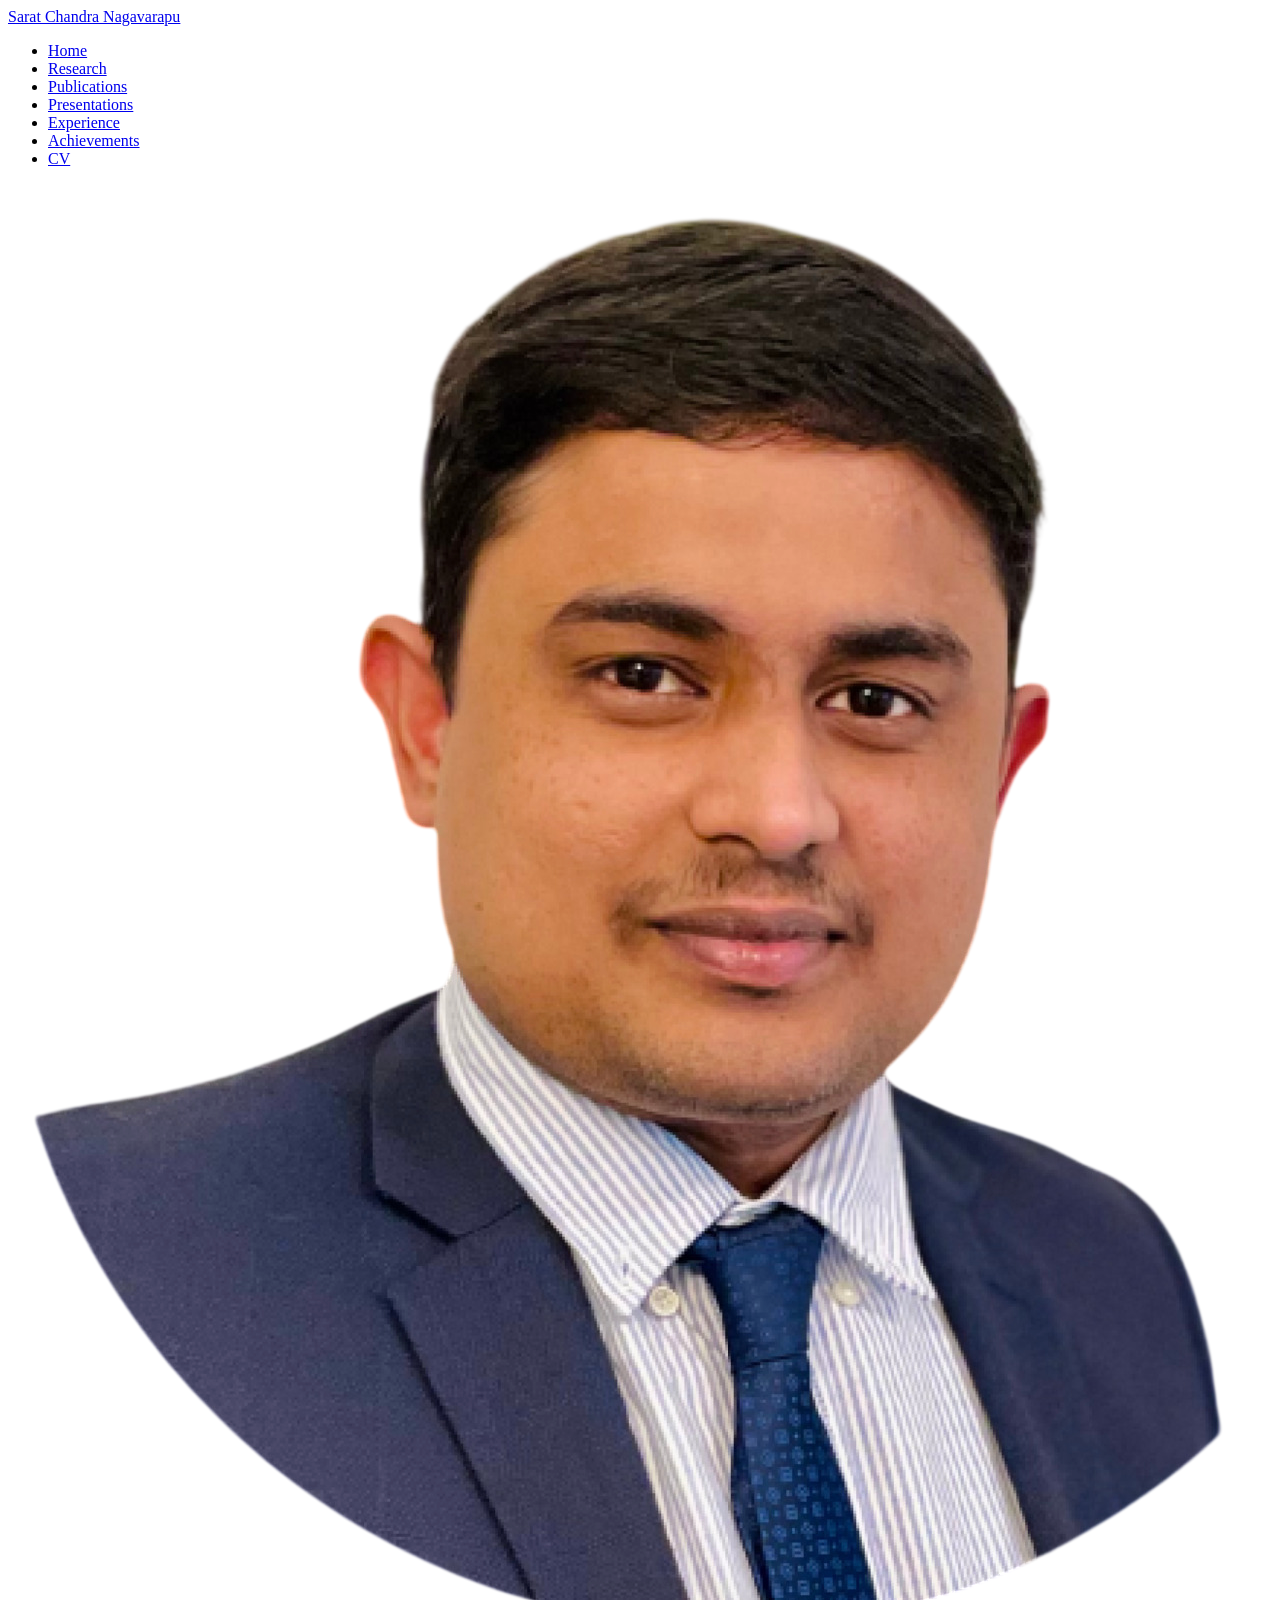
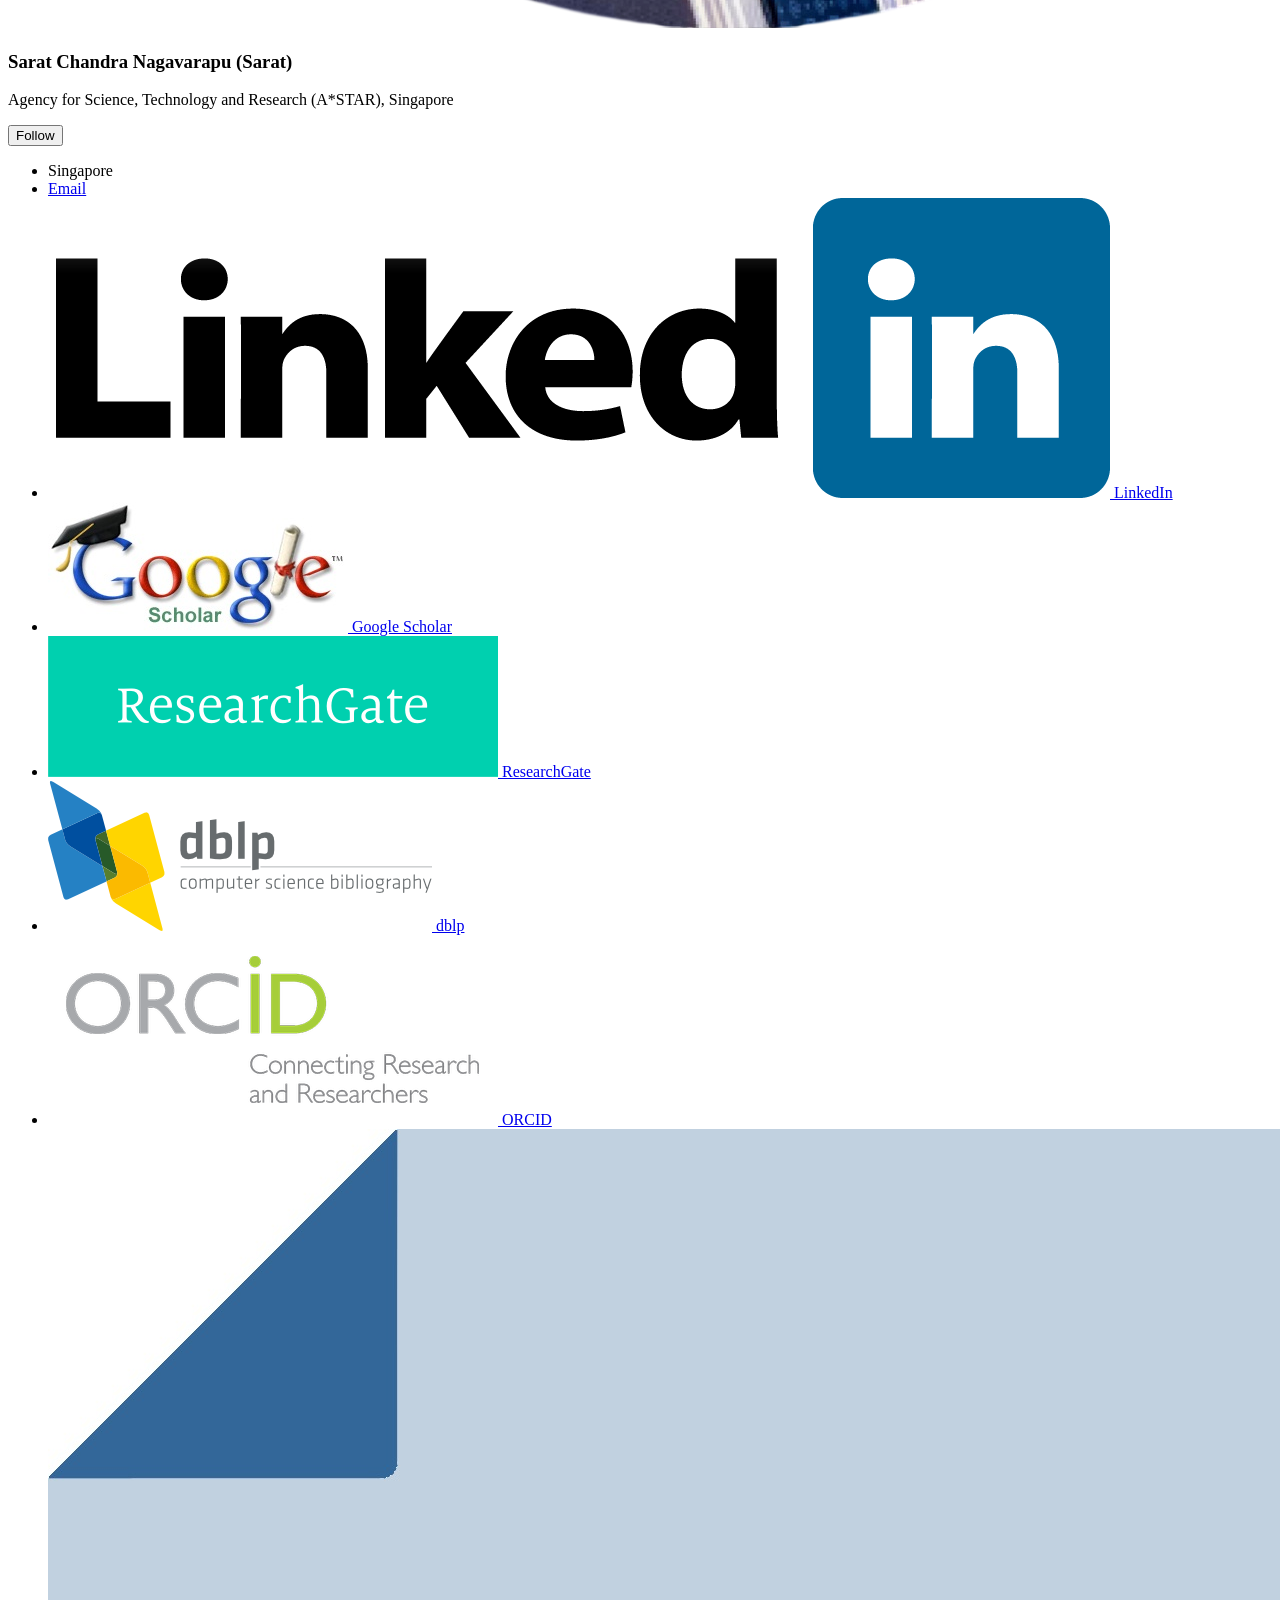
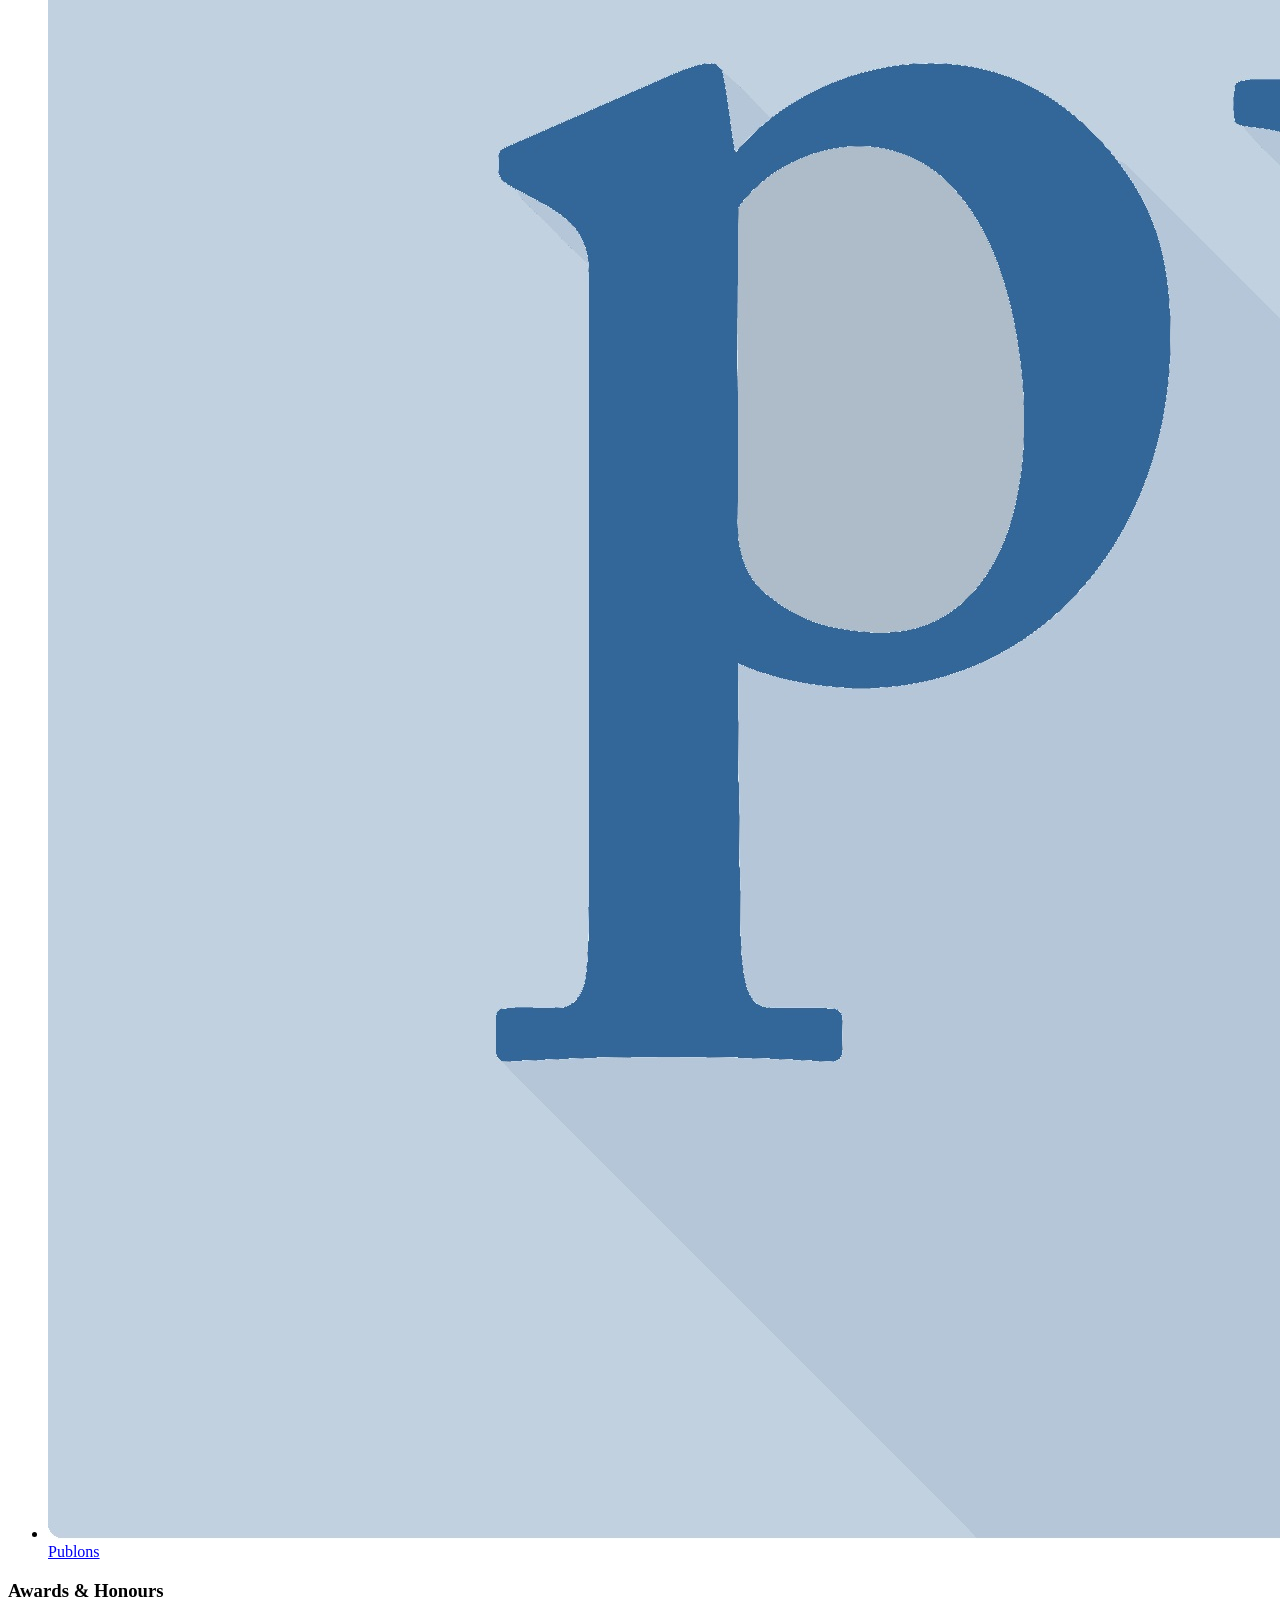
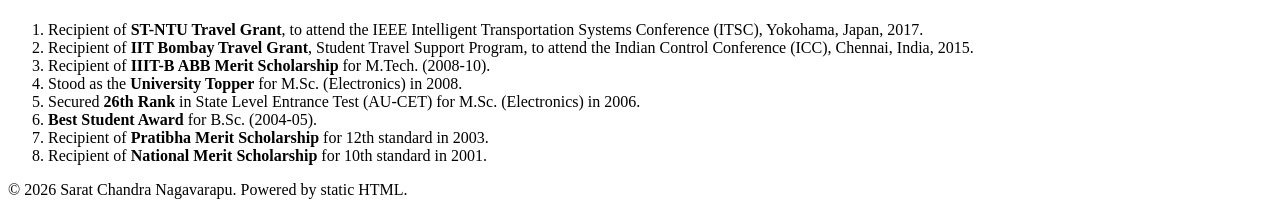
==== ach.html @ efd1ae86 "Added files via upload" ====
<!doctype html>
<html lang="en">
<head>
  <meta charset="utf-8">
  <meta name="viewport" content="width=device-width, initial-scale=1">
  <title>Achievements@Sarat</title>
  <link rel="stylesheet" href="assets/style.css">
</head>
<body>
<header class="masthead">
  <div class="masthead__inner-wrap">
    <div class="masthead__menu">
      <nav class="greedy-nav">
        <a class="site-title" href="index.html">Sarat Chandra Nagavarapu</a>
        <ul class="visible-links">
          <li class="masthead__menu-item"><a class="" href="index.html">Home</a></li>
          <li class="masthead__menu-item"><a class="" href="research.html">Research</a></li>
          <li class="masthead__menu-item"><a class="" href="pub.html">Publications</a></li>
          <li class="masthead__menu-item"><a class="" href="presentations.html">Presentations</a></li>
          <li class="masthead__menu-item"><a class="" href="experience.html">Experience</a></li>
          <li class="masthead__menu-item"><a class="active" href="ach.html">Achievements</a></li>
          <li class="masthead__menu-item"><a href="Sarat_CV.pdf" target="_blank" rel="noopener">CV</a></li>
        </ul>
      </nav>
    </div>
  </div>
</header>

<div id="main" role="main">
    
<aside class="sidebar">
  <div class="author__avatar">
    <img src="Sarat.png" alt="Sarat Chandra Nagavarapu">
  </div>
  <div class="author__content">
    <h3 class="author__name">Sarat Chandra Nagavarapu (Sarat)</h3>
    <p class="author__bio">Agency for Science, Technology and Research (A*STAR), Singapore</p>
  </div>
  <div class="author__urls-wrapper">
    <button class="btn btn--inverse">Follow</button>
    <ul class="author__urls social-icons">
      <li><span class="label">Singapore</span></li>
      <li><a href="mailto:nagavarapu@a-star.edu.sg"><span class="label">Email</span></a></li>
      <li><a href="https://in.linkedin.com/in/saratcn" target="_blank" rel="noopener"><img src="linkedin.png" alt="LinkedIn"> <span class="label">LinkedIn</span></a></li>
      <li><a href="https://scholar.google.co.in/citations?user=-7udTa8AAAAJ&amp;hl=en" target="_blank" rel="noopener"><img src="google_scholar.jpg" alt="Google Scholar"> <span class="label">Google Scholar</span></a></li>
      <li><a href="https://www.researchgate.net/profile/Sarat_Nagavarapu" target="_blank" rel="noopener"><img src="ResearchGate_Logo.png" alt="ResearchGate"> <span class="label">ResearchGate</span></a></li>
      <li><a href="http://dblp.uni-trier.de/pers/hd/n/Nagavarapu:Sarat_Chandra" target="_blank" rel="noopener"><img src="dblp.png" alt="dblp"> <span class="label">dblp</span></a></li>
      <li><a href="http://orcid.org/0000-0001-7961-8257" target="_blank" rel="noopener"><img src="orcid.png" alt="ORCID"> <span class="label">ORCID</span></a></li>
      <li><a href="https://publons.com/author/1319748/" target="_blank" rel="noopener"><img src="Publons.jpg" alt="Publons"> <span class="label">Publons</span></a></li>
    </ul>
  </div>
</aside>

    <main class="page" aria-label="Content"><div class="page__inner-wrap"><section class="page__content">
      <article class="paper">
        
<h1>Awards &amp; Honours</h1>
<ol>
<li>Recipient of <b>ST-NTU Travel Grant</b>, to attend the IEEE Intelligent Transportation Systems Conference (ITSC), Yokohama, Japan, 2017.</li>
<li>Recipient of <b>IIT Bombay Travel Grant</b>, Student Travel Support Program, to attend the Indian Control Conference (ICC), Chennai, India, 2015.</li>
<li>Recipient of <b>IIIT-B ABB Merit Scholarship</b> for M.Tech. (2008-10).</li>
<li>Stood as the <b>University Topper</b> for M.Sc. (Electronics) in 2008.</li>
<li>Secured <b>26th Rank</b> in State Level Entrance Test (AU-CET) for M.Sc. (Electronics) in 2006.</li>
<li><b>Best Student Award</b> for B.Sc. (2004-05).</li>
<li>Recipient of <b>Pratibha Merit Scholarship</b> for 12th standard in 2003.</li>
<li>Recipient of <b>National Merit Scholarship</b> for 10th standard in 2001.</li>
</ol>

      </article>
        </section>
      </div>
    </main>
  </div>
<footer class="page__footer"><div class="page__footer-follow"></div><div class="page__footer-copyright">&copy; 2026 Sarat Chandra Nagavarapu. Powered by static HTML.</div></footer>
</body>
</html>
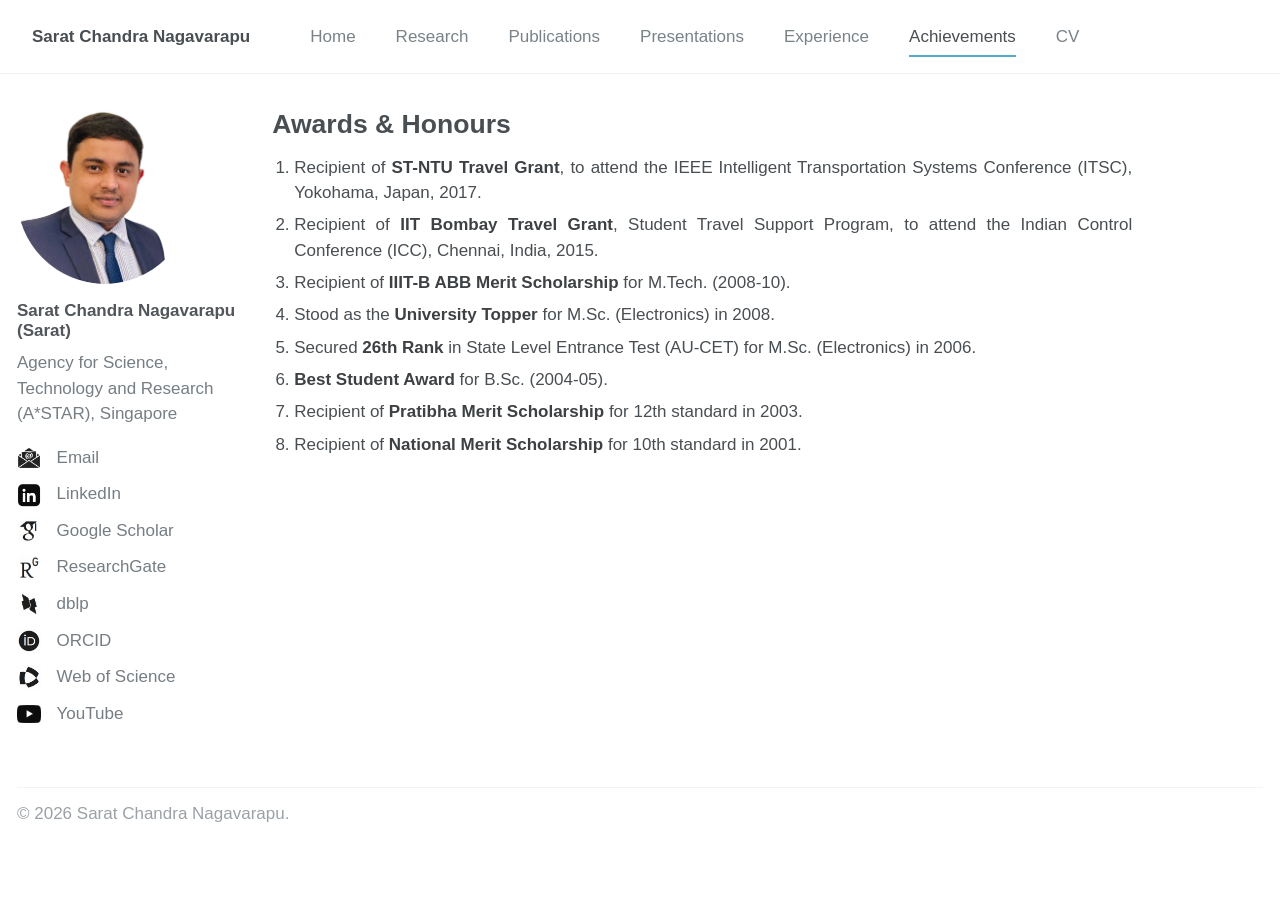
==== commit 0ad08ad1: "Updated the content and the Icons" ====
--- a/ach.html
+++ b/ach.html
@@ -39,14 +39,15 @@
   <div class="author__urls-wrapper">
     <button class="btn btn--inverse">Follow</button>
     <ul class="author__urls social-icons">
-      <li><span class="label">Singapore</span></li>
-      <li><a href="mailto:nagavarapu@a-star.edu.sg"><span class="label">Email</span></a></li>
-      <li><a href="https://in.linkedin.com/in/saratcn" target="_blank" rel="noopener"><img src="linkedin.png" alt="LinkedIn"> <span class="label">LinkedIn</span></a></li>
-      <li><a href="https://scholar.google.co.in/citations?user=-7udTa8AAAAJ&amp;hl=en" target="_blank" rel="noopener"><img src="google_scholar.jpg" alt="Google Scholar"> <span class="label">Google Scholar</span></a></li>
-      <li><a href="https://www.researchgate.net/profile/Sarat_Nagavarapu" target="_blank" rel="noopener"><img src="ResearchGate_Logo.png" alt="ResearchGate"> <span class="label">ResearchGate</span></a></li>
-      <li><a href="http://dblp.uni-trier.de/pers/hd/n/Nagavarapu:Sarat_Chandra" target="_blank" rel="noopener"><img src="dblp.png" alt="dblp"> <span class="label">dblp</span></a></li>
-      <li><a href="http://orcid.org/0000-0001-7961-8257" target="_blank" rel="noopener"><img src="orcid.png" alt="ORCID"> <span class="label">ORCID</span></a></li>
-      <li><a href="https://publons.com/author/1319748/" target="_blank" rel="noopener"><img src="Publons.jpg" alt="Publons"> <span class="label">Publons</span></a></li>
+            <!--<li><a ><img src="Location.png" alt="Location"><span class="label">Singapore</span></a></li>-->
+      <li><a href="mailto:saratchandra.nagavarapu@gmail.com"><img src="Email.jpg" alt="Email"><span class="label">Email</span></a></li>
+      <li><a href="https://in.linkedin.com/in/saratcn" target="_blank" rel="noopener"><img src="LinkedIn.png" alt="LinkedIn"> <span class="label">LinkedIn</span></a></li>
+      <li><a href="https://scholar.google.co.in/citations?user=-7udTa8AAAAJ&amp;hl=en" target="_blank" rel="noopener"><img src="Google_Scholar.png" alt="Google Scholar"> <span class="label">Google Scholar</span></a></li>
+      <li><a href="https://www.researchgate.net/profile/Sarat_Nagavarapu" target="_blank" rel="noopener"><img src="Research_Gate.png" alt="ResearchGate"> <span class="label">ResearchGate</span></a></li>
+      <li><a href="http://dblp.uni-trier.de/pers/hd/n/Nagavarapu:Sarat_Chandra" target="_blank" rel="noopener"><img src="DBLP.png" alt="dblp"> <span class="label">dblp</span></a></li>
+      <li><a href="http://orcid.org/0000-0001-7961-8257" target="_blank" rel="noopener"><img src="Orcid.png" alt="ORCID"> <span class="label">ORCID</span></a></li>
+      <li><a href="https://www.webofscience.com/wos/author/rid/I-4884-2019" target="_blank" rel="noopener"><img src="WoS.png" alt="WoS"> <span class="label">Web of Science</span></a></li>
+      <li><a href="https://www.youtube.com/@saratchandranagavarapu" target="_blank" rel="noopener"><img src="YouTube.png" alt="YouTube"> <span class="label">YouTube</span></a></li>
     </ul>
   </div>
 </aside>
@@ -71,6 +72,6 @@
       </div>
     </main>
   </div>
-<footer class="page__footer"><div class="page__footer-follow"></div><div class="page__footer-copyright">&copy; 2026 Sarat Chandra Nagavarapu. Powered by static HTML.</div></footer>
+<footer class="page__footer"><div class="page__footer-follow"></div><div class="page__footer-copyright">&copy; 2026 Sarat Chandra Nagavarapu.</div></footer>
 </body>
 </html>
--- a/assets/style.css
+++ b/assets/style.css
@@ -0,0 +1,463 @@
+/* AcademicPages / Minimal-Mistakes inspired static style for Sarat Chandra Nagavarapu */
+:root{
+  --global-font-family: -apple-system, BlinkMacSystemFont, "Roboto", "Segoe UI", "Helvetica Neue", "Lucida Grande", Arial, sans-serif;
+  --header-font-family: -apple-system, BlinkMacSystemFont, "Roboto", "Segoe UI", "Helvetica Neue", "Lucida Grande", Arial, sans-serif;
+  --text-color:#494e52;
+  --muted-text-color:#6f777d;
+  --primary-color:#52adc8;
+  --border-color:#f2f3f3;
+  --background-color:#fff;
+  --code-background-color:#fafafa;
+  --link-color:#52adc8;
+  --link-color-hover:#2f7f96;
+}
+*{box-sizing:border-box}
+html{font-size:16px;-webkit-text-size-adjust:100%}
+body{margin:0;padding:0;color:var(--text-color);font-family:var(--global-font-family);font-size:16px;line-height:1.5;background:var(--background-color)}
+a{color:var(--link-color);text-decoration:none}a:hover{color:var(--link-color-hover);text-decoration:underline}
+p{margin-top:0;margin-bottom:1.3em}ul,ol{margin-top:0;margin-bottom:1.3em;padding-left:1.3em}li{margin-bottom:.35em}strong,b{font-weight:700;color:#3d4144}i,em{font-style:italic;color:inherit}
+.masthead{position:relative;border-bottom:1px solid #f2f3f3;animation:none;z-index:20;background:#fff}
+.masthead__inner-wrap{max-width:1280px;margin:0 auto;padding:1em 1em;clear:both}
+.greedy-nav{position:relative;min-width:250px;background:#fff;display:flex;align-items:center;justify-content:space-between}
+.site-title{font-weight:700;color:#494e52;font-size:1em;line-height:1}.site-title:hover{text-decoration:none;color:#494e52}
+.visible-links{display:flex;align-items:center;gap:0;list-style:none;margin:0;padding:0}.masthead__menu-item{margin:0}.masthead__menu-item a{display:block;margin:0 0 0 1.25rem;padding:.5rem 0;color:#7a8288;font-size:.75em;font-weight:700;text-transform:none}.masthead__menu-item a:hover,.masthead__menu-item a.active{color:#494e52;text-decoration:none}
+#main{max-width:1280px;margin-left:auto;margin-right:auto;clear:both;padding-left:1em;padding-right:1em;display:flex;gap:2.2rem;align-items:flex-start}
+.sidebar{float:left;width:220px;flex:0 0 220px;margin-top:2em;padding-right:0;opacity:.95;position:sticky;top:1em;border-right:0!important;background:transparent}.author__avatar{display:table-cell;vertical-align:top;width:100%;padding:0}.author__avatar img{max-width:175px;border-radius:50%;display:block;margin:0 auto 1em;box-shadow:none;border:0}.author__content{display:block;width:100%;font-size:.9em}.author__name{margin:0 0 .5em;font-size:1.1em;line-height:1.2;color:#494e52}.author__bio{margin:0 0 1em;color:#6f777d;font-size:.9em;line-height:1.5}.author__urls-wrapper{position:relative;margin-top:1em}.btn{display:none}.author__urls{display:block;list-style:none;margin:0;padding:0}.author__urls li{white-space:nowrap;margin:0 0 .45em;color:#6f777d;font-size:.88em}.author__urls a{color:#6f777d}.author__urls a:hover{color:#52adc8;text-decoration:none}.author__urls img{width:26px!important;height:26px!important;object-fit:contain;vertical-align:-3px;margin-right:6px;border-radius:0}.label{vertical-align:middle}
+.page{float:right;width:calc(100% - 260px);flex:1 1 auto;padding-right:0;padding-left:0;margin-top:2em}.page__inner-wrap{float:left;width:100%;clear:both}.page__content{max-width:860px;color:var(--text-color)}.paper{width:auto;max-width:860px}.page__content h1,.page__content h2,.page__content h3,.page__content h4{font-family:var(--header-font-family);line-height:1.25;color:#494e52;font-weight:700}.page__content h1{margin-top:0;margin-bottom:.5em;font-size:1.563em;border-bottom:0!important;padding-bottom:0!important}.page__content h2{margin-top:1.55em;margin-bottom:.5em;font-size:1.25em;border-bottom:1px solid #f2f3f3;padding-bottom:.5em}.page__content h3{margin-top:1.35em;margin-bottom:.45em;font-size:1.05em}.page__content p,.page__content li{font-size:.92em}.page__content ol li,.page__content ul li{margin-bottom:.4em}.page__content br{line-height:1.5}.page__content a{overflow-wrap:break-word}.page__content font[color="blue"]{color:#52adc8!important}.page__content img:not(.author__avatar img){max-width:100%;height:auto}.page__content iframe{max-width:100%;border:0;margin:.75em 0 1.25em}.page__content .research-block,.page__content .project,.page__content .card{border:0!important;border-radius:0!important;background:transparent!important;padding:0!important;margin:0 0 1.3em!important;box-shadow:none!important}
+.video-list{display:block;margin:1em 0 1.5em}.video-wrapper{position:relative;width:100%;max-width:560px;aspect-ratio:16/9;background:#fafafa;border:0;border-radius:0;overflow:hidden;margin:0 0 1em}.video-wrapper iframe{position:absolute;inset:0;width:100%;height:100%;margin:0;border:0}.pubs li{margin-bottom:1em}.news{list-style:disc;padding-left:1.3em}.timeline li{margin-bottom:.4em}code{padding:.15em .35em;border-radius:4px;background:#fafafa;border:1px solid #f2f3f3;font-size:.85em}.page__footer{max-width:1280px;margin:2em auto 0;padding:1em;color:#9ba1a6;font-size:.75em}.page__footer-copyright{padding-top:.75em;border-top:1px solid #f2f3f3}
+/* Tame legacy copied-image badges in publications/contact areas */
+.page__content a img[align]{max-height:28px!important;width:auto!important;vertical-align:middle;margin:0 .4em .4em 0}.page__content img[align="right"]{float:none!important;display:inline-block!important;max-height:28px!important;width:auto!important}
+@media(max-width:900px){.masthead__inner-wrap{padding:.75em 1em}.greedy-nav{display:block}.visible-links{flex-wrap:wrap;margin-top:.5em}.masthead__menu-item a{margin-left:0;margin-right:1rem;font-size:.8em}#main{display:block;padding-left:1em;padding-right:1em}.sidebar{position:static;width:100%;float:none;display:block;margin-top:1.25em;padding-bottom:1em;border-bottom:1px solid #f2f3f3}.author__avatar img{margin-left:0;width:120px}.author__urls li{display:inline-block;margin-right:1em}.page{width:100%;float:none;margin-top:1.5em}.page__content{max-width:100%}.page__content h1{font-size:1.45em}.page__content h2{font-size:1.15em}}
+
+/* Font-size update requested: keep all readable text at 17px */
+body,
+.site-title,
+.masthead__menu-item a,
+.sidebar,
+.author__content,
+.author__name,
+.author__bio,
+.author__urls li,
+.page__content,
+.page__content p,
+.page__content li,
+.page__content ol li,
+.page__content ul li,
+.page__content a,
+.page__content strong,
+.page__content b,
+.page__content em,
+.page__content i,
+.page__content font,
+.page__footer,
+code {
+  font-size: 17px;
+}
+
+@media (max-width: 900px) {
+  .masthead__menu-item a,
+  .page__content p,
+  .page__content li,
+  .sidebar,
+  .author__content,
+  .author__bio,
+  .author__urls li {
+    font-size: 17px;
+  }
+}
+
+/* Justify main page text only. Headings, navigation, and sidebar remain unchanged. */
+.page__content p,
+.page__content li {
+  text-align: justify;
+  text-justify: inter-word;
+}
+
+/* Top navigation: normal-weight tabs with bottom underline highlight */
+.masthead__menu-item a {
+  position: relative;
+  font-weight: 400 !important;
+  border-bottom: 2px solid transparent;
+  padding-bottom: 0.35rem;
+  text-decoration: none !important;
+}
+
+.masthead__menu-item a:hover,
+.masthead__menu-item a.active {
+  color: #494e52;
+  font-weight: 400 !important;
+  border-bottom-color: var(--primary-color);
+  text-decoration: none !important;
+}
+
+.homepage-quote {
+  max-width: 720px;
+  margin: 0 auto 1.8rem auto;
+  padding: 0.2rem 0 0.8rem 0;
+  color: #6f777d;
+  text-align: center;
+}
+
+.homepage-quote p {
+  margin: 0;
+  font-style: italic;
+  font-size: 1.05em;
+  line-height: 1.6;
+  text-align: center !important;
+}
+
+.homepage-quote span {
+  display: block;
+  margin-top: 0.45rem;
+  font-size: 0.9em;
+  color: #8a8f94;
+  text-align: right !important;
+}
+
+/* Mobile responsive fixes */
+@media screen and (max-width: 768px) {
+
+  body {
+    font-size: 16px;
+    overflow-x: hidden;
+  }
+
+  .masthead {
+    position: relative;
+    width: 100%;
+  }
+
+  .masthead__inner-wrap {
+    padding: 0.75rem 1rem;
+    display: block;
+  }
+
+  .site-title {
+    display: block;
+    margin-bottom: 0.6rem;
+    font-size: 1.05rem;
+  }
+
+  .masthead__menu {
+    float: none;
+    width: 100%;
+  }
+
+  .masthead__menu ul {
+    display: flex;
+    flex-wrap: wrap;
+    gap: 0.35rem 0.8rem;
+    padding-left: 0;
+    margin: 0;
+  }
+
+  .masthead__menu-item {
+    display: inline-block;
+    margin: 0;
+  }
+
+  .masthead__menu-item a {
+    font-size: 15px;
+    padding-bottom: 0.2rem;
+  }
+
+  .initial-content {
+    display: block;
+    max-width: 100%;
+    padding: 0 1rem;
+  }
+
+  .sidebar {
+    float: none;
+    width: 100%;
+    max-width: 100%;
+    padding: 1rem 0;
+    margin: 0;
+    text-align: center;
+  }
+
+  .author__avatar {
+    display: block;
+    margin: 0 auto 1rem auto;
+  }
+
+  .author__avatar img {
+    width: 140px;
+    height: 140px;
+    max-width: 140px;
+    object-fit: cover;
+    border-radius: 50%;
+  }
+
+  .author__content {
+    text-align: center;
+  }
+
+  .author__name {
+    font-size: 1.1rem;
+    margin-bottom: 0.35rem;
+  }
+
+  .author__bio,
+  .author__location,
+  .author__affiliation {
+    font-size: 0.95rem;
+    line-height: 1.4;
+  }
+
+  .author__urls-wrapper {
+    margin-top: 0.8rem;
+  }
+
+  .author__urls {
+    display: flex;
+    flex-wrap: wrap;
+    justify-content: center;
+    gap: 0.5rem;
+    padding-left: 0;
+    margin: 0.5rem 0 1rem 0;
+    list-style: none;
+  }
+
+  .author__urls li {
+    display: inline-block;
+    margin: 0;
+  }
+
+  .author__urls img {
+    max-width: 26px;
+    max-height: 26px;
+    width: 26px;
+    height: 26px;
+    object-fit: contain;
+  }
+
+  .page {
+    float: none;
+    width: 100%;
+    max-width: 100%;
+    padding: 0;
+    margin: 0;
+  }
+
+  .page__inner-wrap {
+    width: 100%;
+    max-width: 100%;
+  }
+
+  .page__content {
+    width: 100%;
+    max-width: 100%;
+    padding: 0;
+    font-size: 16px;
+    line-height: 1.6;
+  }
+
+  .page__content h1 {
+    font-size: 1.45rem;
+    line-height: 1.3;
+  }
+
+  .page__content h2 {
+    font-size: 1.2rem;
+    line-height: 1.35;
+    margin-top: 1.4rem;
+  }
+
+  .page__content p,
+  .page__content li {
+    text-align: left;
+    line-height: 1.55;
+  }
+
+  .page__content ul,
+  .page__content ol {
+    padding-left: 1.2rem;
+  }
+
+  .page__content img {
+    max-width: 100%;
+    height: auto;
+  }
+
+  .homepage-quote {
+    max-width: 100%;
+    margin: 0 auto 1.4rem auto;
+    padding: 0 0.5rem 0.8rem 0.5rem;
+  }
+
+  .homepage-quote p {
+    font-size: 1rem;
+    line-height: 1.5;
+    text-align: center !important;
+  }
+
+  .homepage-quote span {
+    text-align: right !important;
+    font-size: 0.9rem;
+  }
+
+  figure {
+    margin-left: 0;
+    margin-right: 0;
+  }
+
+  figure iframe,
+  iframe {
+    width: 100% !important;
+    max-width: 100% !important;
+    height: 220px !important;
+  }
+}
+
+img {
+  max-width: 100%;
+  height: auto;
+}
+
+/* Remove heading underline/separator on mobile */
+@media screen and (max-width: 768px) {
+  .page__content h1,
+  .page__content h2,
+  .page__content h3 {
+    border-bottom: none !important;
+    box-shadow: none !important;
+    background-image: none !important;
+  }
+}
+
+/* Force top navigation to appear beside the name on desktop */
+@media screen and (min-width: 769px) {
+
+  .masthead__inner-wrap {
+    display: flex !important;
+    flex-direction: row !important;
+    align-items: center !important;
+    justify-content: flex-start !important;
+    max-width: 1280px !important;
+    margin: 0 auto !important;
+    padding: 1rem 2rem !important;
+    box-sizing: border-box !important;
+  }
+
+  .site-title,
+  .masthead__title,
+  .masthead__menu-item--lg {
+    display: inline-block !important;
+    flex: 0 0 auto !important;
+    margin: 0 2.5rem 0 0 !important;
+    padding: 0 !important;
+    white-space: nowrap !important;
+  }
+
+  .masthead__menu,
+  .greedy-nav,
+  .visible-links {
+    display: flex !important;
+    flex: 0 1 auto !important;
+    align-items: center !important;
+    justify-content: flex-start !important;
+    text-align: left !important;
+    margin: 0 !important;
+    padding: 0 !important;
+  }
+
+  .masthead__menu ul,
+  .greedy-nav ul,
+  .visible-links {
+    display: flex !important;
+    flex-direction: row !important;
+    align-items: center !important;
+    justify-content: flex-start !important;
+    gap: 1.25rem !important;
+    list-style: none !important;
+    margin: 0 !important;
+    padding: 0 !important;
+  }
+
+  .masthead__menu-item,
+  .visible-links li {
+    display: inline-block !important;
+    margin: 0 !important;
+    padding: 0 !important;
+  }
+
+  .masthead__menu-item a,
+  .visible-links li a {
+    font-weight: 400 !important;
+    text-decoration: none !important;
+    padding-bottom: 0.35rem !important;
+  }
+}
+
+/* Mobile: keep name on top and navigation below */
+@media screen and (max-width: 768px) {
+
+  .masthead__inner-wrap {
+    display: block !important;
+    padding: 1rem !important;
+  }
+
+  .site-title,
+  .masthead__title,
+  .masthead__menu-item--lg {
+    display: block !important;
+    margin-bottom: 0.8rem !important;
+    white-space: normal !important;
+  }
+
+  .masthead__menu,
+  .greedy-nav,
+  .visible-links {
+    display: block !important;
+    width: 100% !important;
+    text-align: left !important;
+  }
+
+  .masthead__menu ul,
+  .greedy-nav ul,
+  .visible-links {
+    display: flex !important;
+    flex-wrap: wrap !important;
+    justify-content: flex-start !important;
+    gap: 0.75rem 1.2rem !important;
+    list-style: none !important;
+    padding-left: 0 !important;
+    margin: 0 !important;
+  }
+}
+
+/* Align sidebar icons vertically with text */
+.author__urls.social-icons a {
+  display: flex !important;
+  align-items: center !important;
+  gap: 0.6rem !important;
+  line-height: 1.7 !important;
+}
+
+.author__urls.social-icons .social-icon,
+.author__urls.social-icons img,
+.author__urls.social-icons svg {
+  width: 24px !important;
+  height: 24px !important;
+  min-width: 24px !important;
+  max-width: 24px !important;
+  display: inline-block !important;
+  vertical-align: middle !important;
+  transform: translateY(0px);
+}
+
+/* Keep top navigation fixed while scrolling */
+.masthead {
+  position: sticky !important;
+  top: 0 !important;
+  z-index: 9999 !important;
+  background: #ffffff !important;
+  border-bottom: 1px solid #f2f3f3 !important;
+}
+
+@media screen and (max-width: 768px) {
+  .initial-content {
+    padding-top: 150px !important;
+  }
+}
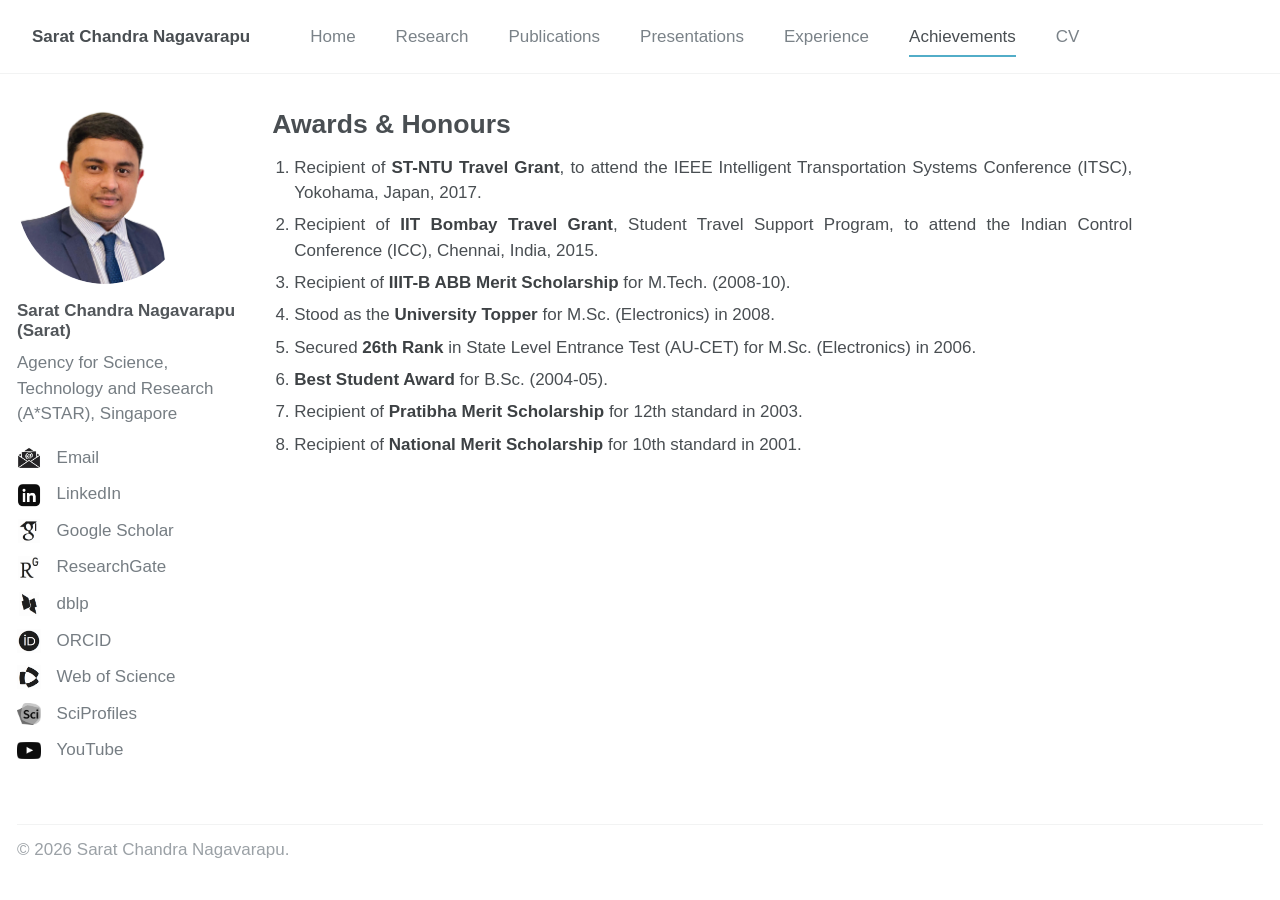
==== commit 58bc1d01: "Updated the files with the SciProfiles Link" ====
--- a/ach.html
+++ b/ach.html
@@ -47,6 +47,7 @@
       <li><a href="http://dblp.uni-trier.de/pers/hd/n/Nagavarapu:Sarat_Chandra" target="_blank" rel="noopener"><img src="DBLP.png" alt="dblp"> <span class="label">dblp</span></a></li>
       <li><a href="http://orcid.org/0000-0001-7961-8257" target="_blank" rel="noopener"><img src="Orcid.png" alt="ORCID"> <span class="label">ORCID</span></a></li>
       <li><a href="https://www.webofscience.com/wos/author/rid/I-4884-2019" target="_blank" rel="noopener"><img src="WoS.png" alt="WoS"> <span class="label">Web of Science</span></a></li>
+      <li><a href="https://sciprofiles.com/profile/2306822" target="_blank" rel="noopener"><img src="SciProfiles.png" alt="SciProfiles"> <span class="label">SciProfiles</span></a></li>
       <li><a href="https://www.youtube.com/@saratchandranagavarapu" target="_blank" rel="noopener"><img src="YouTube.png" alt="YouTube"> <span class="label">YouTube</span></a></li>
     </ul>
   </div>
